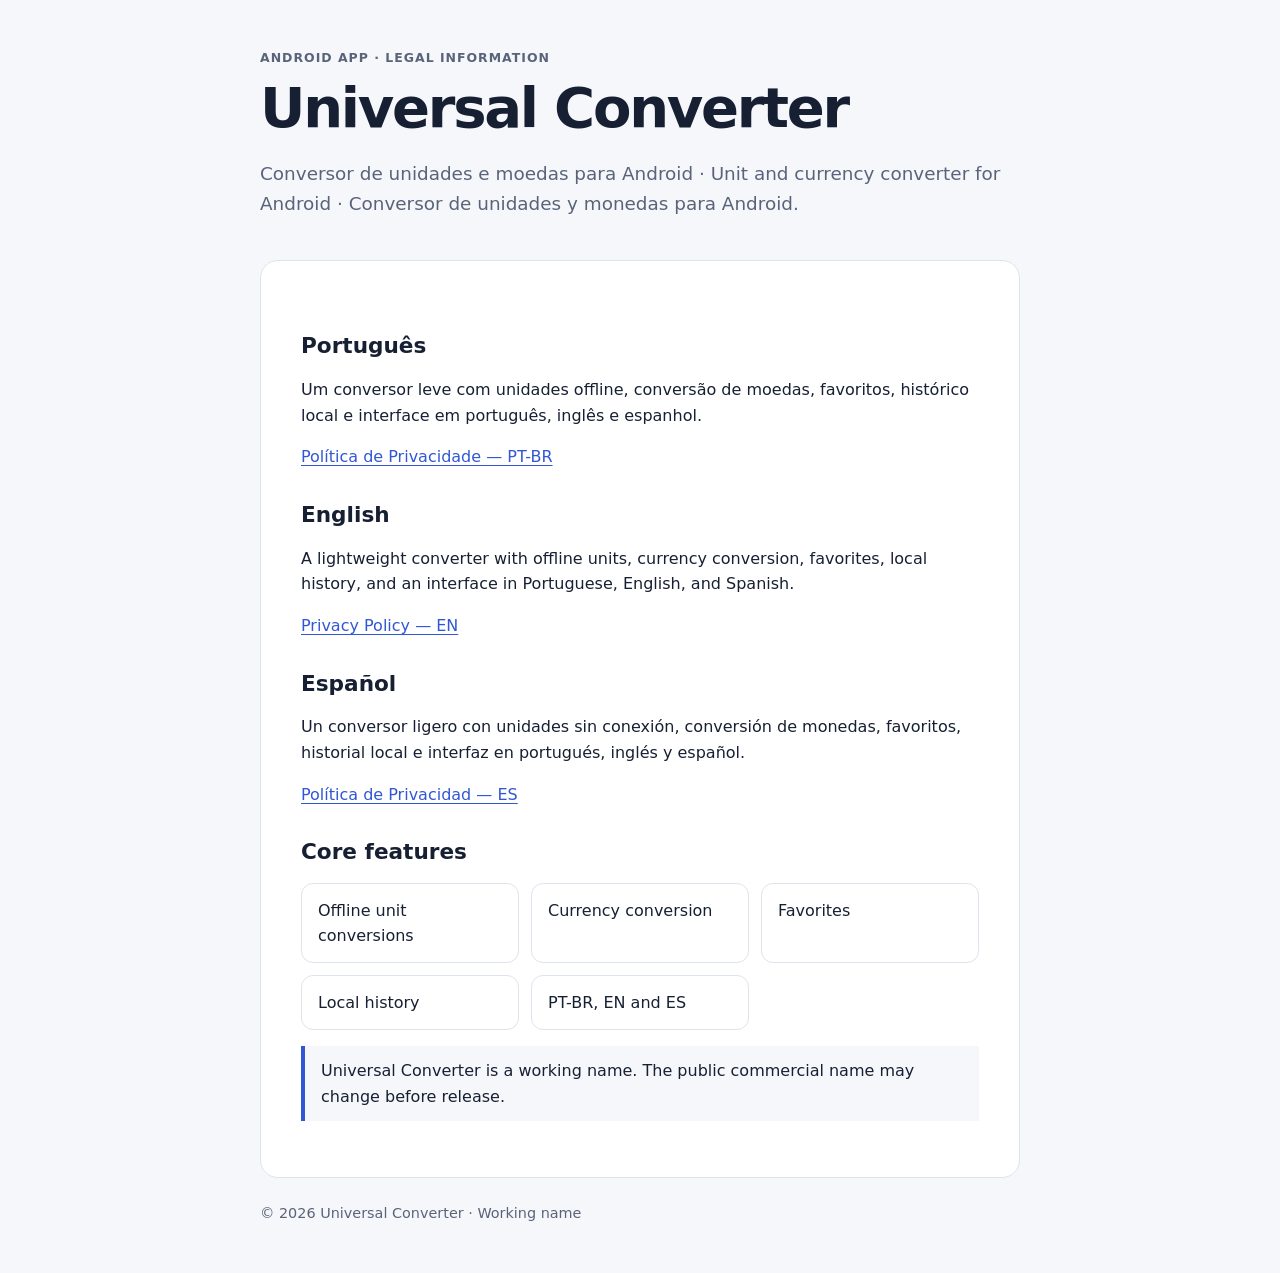
==== index.html @ f1da57a8 "feat: publish app01 legal site" ====
<!doctype html>
<html lang="en">
<head>
  <meta charset="utf-8">
  <meta name="viewport" content="width=device-width, initial-scale=1">
  <meta name="description" content="Legal information and privacy policies for Universal Converter, an Android unit and currency converter.">
  <title>Universal Converter — Legal</title>
  <link rel="stylesheet" href="styles.css">
</head>
<body>
  <header>
    <p class="eyebrow">Android app · Legal information</p>
    <h1>Universal Converter</h1>
    <p class="lead">Conversor de unidades e moedas para Android · Unit and currency converter for Android · Conversor de unidades y monedas para Android.</p>
  </header>
  <main>
    <section lang="pt-BR" aria-labelledby="pt-title">
      <h2 id="pt-title">Português</h2>
      <p>Um conversor leve com unidades offline, conversão de moedas, favoritos, histórico local e interface em português, inglês e espanhol.</p>
      <p><a href="privacy/pt-br/">Política de Privacidade — PT-BR</a></p>
    </section>
    <section lang="en" aria-labelledby="en-title">
      <h2 id="en-title">English</h2>
      <p>A lightweight converter with offline units, currency conversion, favorites, local history, and an interface in Portuguese, English, and Spanish.</p>
      <p><a href="privacy/en/">Privacy Policy — EN</a></p>
    </section>
    <section lang="es" aria-labelledby="es-title">
      <h2 id="es-title">Español</h2>
      <p>Un conversor ligero con unidades sin conexión, conversión de monedas, favoritos, historial local e interfaz en portugués, inglés y español.</p>
      <p><a href="privacy/es/">Política de Privacidad — ES</a></p>
    </section>
    <h2>Core features</h2>
    <ul class="feature-list">
      <li>Offline unit conversions</li>
      <li>Currency conversion</li>
      <li>Favorites</li>
      <li>Local history</li>
      <li>PT-BR, EN and ES</li>
    </ul>
    <p class="notice">Universal Converter is a working name. The public commercial name may change before release.</p>
  </main>
  <footer>© 2026 Universal Converter · Working name</footer>
</body>
</html>
---- styles.css ----
:root {
  color-scheme: light dark;
  --bg: #f6f7fb;
  --surface: #ffffff;
  --text: #172033;
  --muted: #59647a;
  --accent: #3157d5;
  --border: #dfe3ec;
  --max: 760px;
}

@media (prefers-color-scheme: dark) {
  :root {
    --bg: #101522;
    --surface: #171e2f;
    --text: #f3f5fb;
    --muted: #b3bdd1;
    --accent: #9bb1ff;
    --border: #303a50;
  }
}

* { box-sizing: border-box; }

html { font-family: system-ui, -apple-system, BlinkMacSystemFont, "Segoe UI", sans-serif; line-height: 1.6; }
body { margin: 0; background: var(--bg); color: var(--text); }
a { color: var(--accent); text-underline-offset: 0.18em; }
a:focus-visible { outline: 3px solid var(--accent); outline-offset: 3px; border-radius: 2px; }

header, main, footer { width: min(calc(100% - 2rem), var(--max)); margin-inline: auto; }
header { padding: 3rem 0 1.5rem; }
main { background: var(--surface); border: 1px solid var(--border); border-radius: 18px; padding: clamp(1.25rem, 4vw, 2.5rem); }
footer { color: var(--muted); padding: 1.5rem 0 3rem; font-size: 0.9rem; }
h1, h2, h3 { line-height: 1.2; }
h1 { margin: 0 0 0.5rem; font-size: clamp(2rem, 7vw, 3.5rem); letter-spacing: -0.04em; }
h2 { margin-top: 2rem; font-size: 1.35rem; }
h3 { margin-top: 1.5rem; font-size: 1.05rem; }
p, li { max-width: 70ch; }
.eyebrow, .updated { color: var(--muted); }
.eyebrow { margin: 0 0 0.35rem; font-weight: 700; text-transform: uppercase; letter-spacing: 0.08em; font-size: 0.78rem; }
.lead { font-size: 1.15rem; color: var(--muted); }
.language-nav { display: flex; flex-wrap: wrap; gap: 0.65rem; margin-top: 1.25rem; }
.language-nav a { display: inline-block; border: 1px solid var(--border); border-radius: 999px; padding: 0.45rem 0.8rem; background: var(--surface); }
.feature-list { display: grid; grid-template-columns: repeat(auto-fit, minmax(180px, 1fr)); gap: 0.75rem; padding: 0; list-style: none; }
.feature-list li { border: 1px solid var(--border); border-radius: 12px; padding: 0.85rem 1rem; }
.notice { border-left: 4px solid var(--accent); padding: 0.75rem 1rem; background: var(--bg); }
.back { display: inline-block; margin-bottom: 1rem; }
code { overflow-wrap: anywhere; }

@media (max-width: 520px) {
  header { padding-top: 2rem; }
  main { border-radius: 12px; }
}
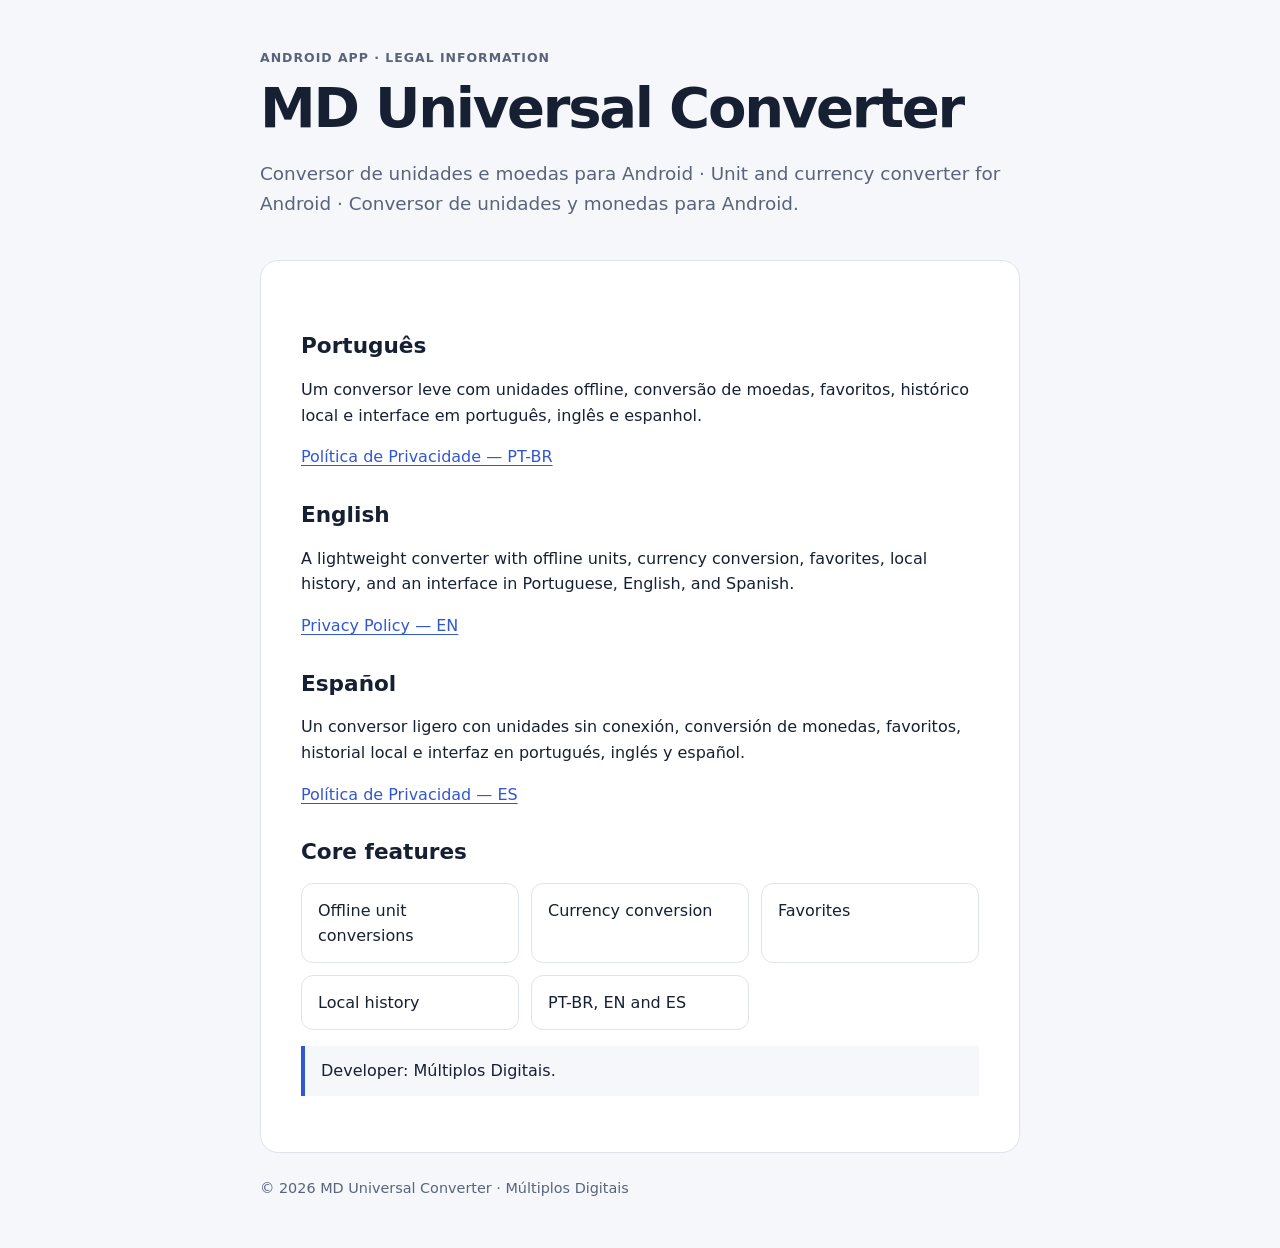
==== commit 328e9a3d: "docs: adopt MD Universal Converter naming" ====
--- a/index.html
+++ b/index.html
@@ -3,14 +3,14 @@
 <head>
   <meta charset="utf-8">
   <meta name="viewport" content="width=device-width, initial-scale=1">
-  <meta name="description" content="Legal information and privacy policies for Universal Converter, an Android unit and currency converter.">
-  <title>Universal Converter — Legal</title>
+  <meta name="description" content="Legal information and privacy policies for MD Universal Converter, an Android unit and currency converter.">
+  <title>MD Universal Converter — Legal</title>
   <link rel="stylesheet" href="styles.css">
 </head>
 <body>
   <header>
     <p class="eyebrow">Android app · Legal information</p>
-    <h1>Universal Converter</h1>
+    <h1>MD Universal Converter</h1>
     <p class="lead">Conversor de unidades e moedas para Android · Unit and currency converter for Android · Conversor de unidades y monedas para Android.</p>
   </header>
   <main>
@@ -37,8 +37,8 @@
       <li>Local history</li>
       <li>PT-BR, EN and ES</li>
     </ul>
-    <p class="notice">Universal Converter is a working name. The public commercial name may change before release.</p>
+    <p class="notice">Developer: Múltiplos Digitais.</p>
   </main>
-  <footer>© 2026 Universal Converter · Working name</footer>
+  <footer>© 2026 MD Universal Converter · Múltiplos Digitais</footer>
 </body>
 </html>
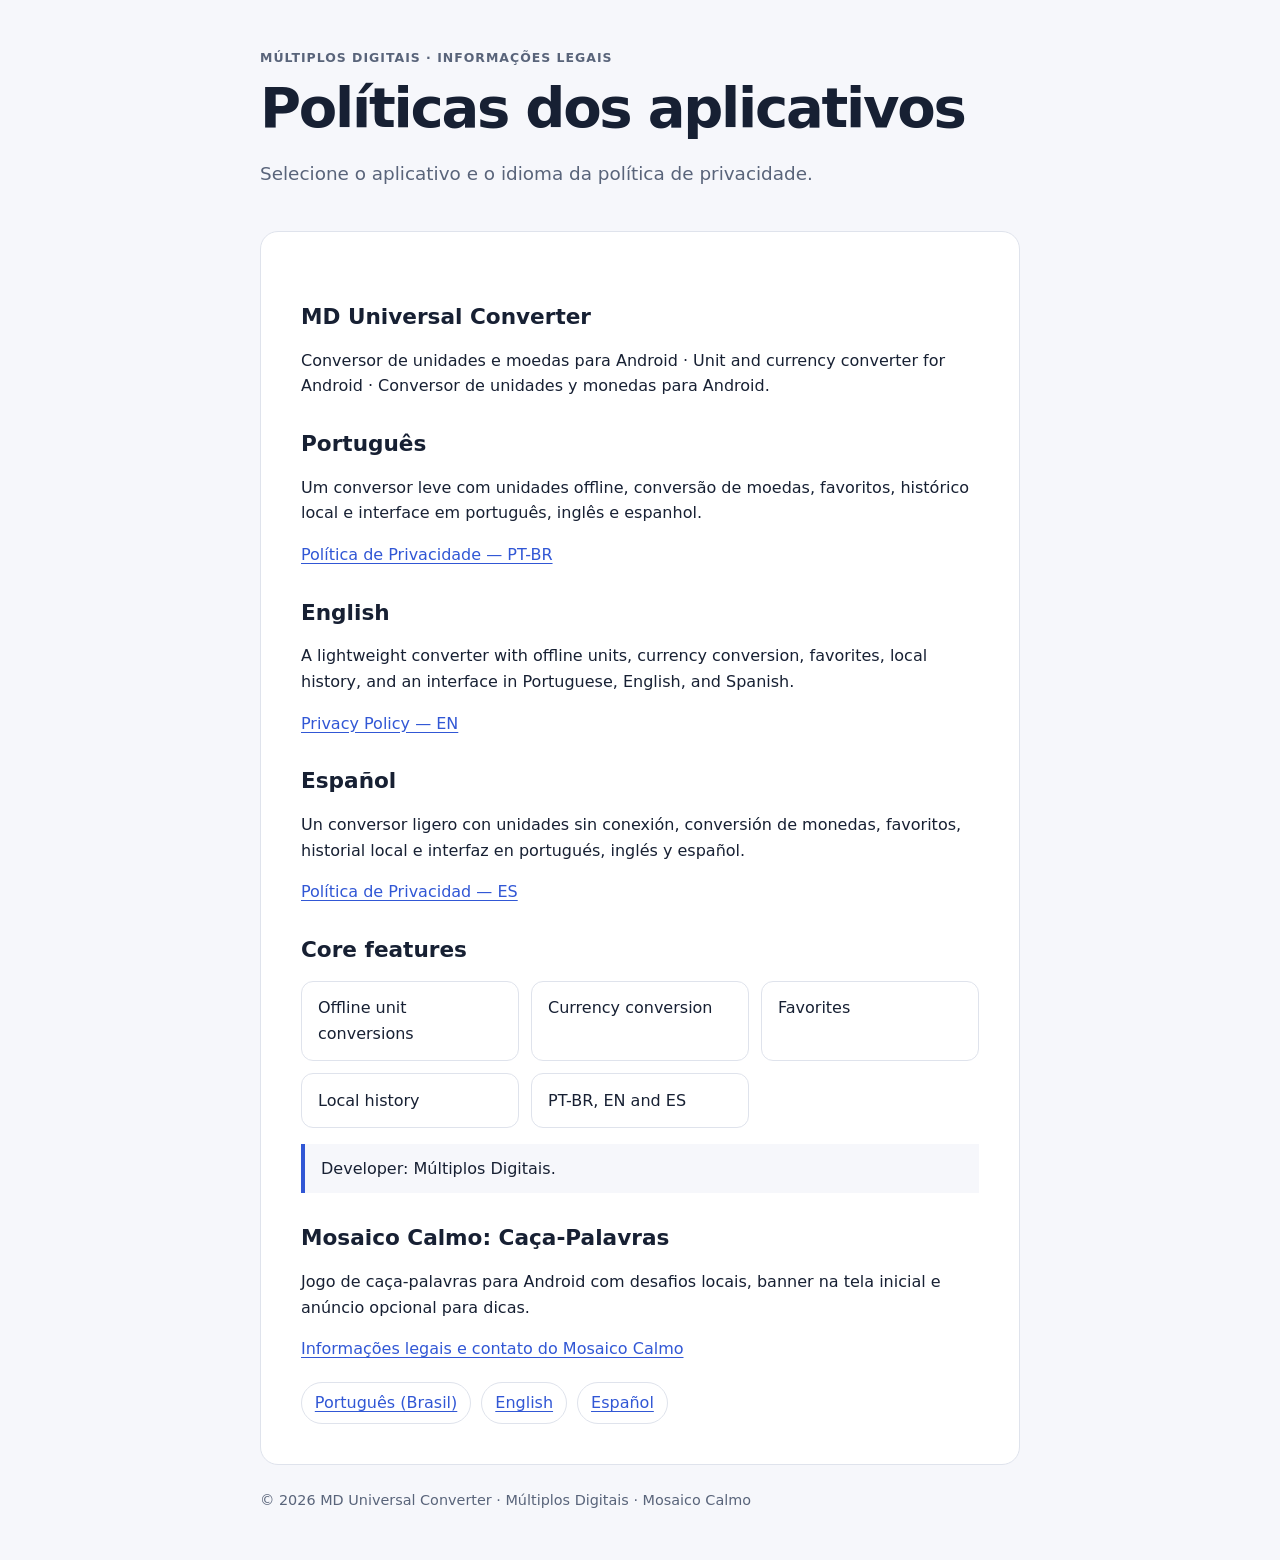
==== commit 51904950: "feat: add Mosaico Calmo privacy policies and legal hub" ====
--- a/index.html
+++ b/index.html
@@ -1,19 +1,21 @@
 <!doctype html>
-<html lang="en">
+<html lang="pt-BR">
 <head>
   <meta charset="utf-8">
   <meta name="viewport" content="width=device-width, initial-scale=1">
-  <meta name="description" content="Legal information and privacy policies for MD Universal Converter, an Android unit and currency converter.">
-  <title>MD Universal Converter — Legal</title>
+  <meta name="description" content="Informações legais e políticas de privacidade dos aplicativos Múltiplos Digitais.">
+  <title>Múltiplos Digitais — Informações legais</title>
   <link rel="stylesheet" href="styles.css">
 </head>
 <body>
   <header>
-    <p class="eyebrow">Android app · Legal information</p>
-    <h1>MD Universal Converter</h1>
-    <p class="lead">Conversor de unidades e moedas para Android · Unit and currency converter for Android · Conversor de unidades y monedas para Android.</p>
+    <p class="eyebrow">Múltiplos Digitais · Informações legais</p>
+    <h1>Políticas dos aplicativos</h1>
+    <p class="lead">Selecione o aplicativo e o idioma da política de privacidade.</p>
   </header>
   <main>
+    <h2>MD Universal Converter</h2>
+    <p>Conversor de unidades e moedas para Android · Unit and currency converter for Android · Conversor de unidades y monedas para Android.</p>
     <section lang="pt-BR" aria-labelledby="pt-title">
       <h2 id="pt-title">Português</h2>
       <p>Um conversor leve com unidades offline, conversão de moedas, favoritos, histórico local e interface em português, inglês e espanhol.</p>
@@ -38,7 +40,17 @@
       <li>PT-BR, EN and ES</li>
     </ul>
     <p class="notice">Developer: Múltiplos Digitais.</p>
+    <section aria-labelledby="mosaico-title">
+      <h2 id="mosaico-title">Mosaico Calmo: Caça-Palavras</h2>
+      <p>Jogo de caça-palavras para Android com desafios locais, banner na tela inicial e anúncio opcional para dicas.</p>
+      <p><a href="mosaico-calmo/">Informações legais e contato do Mosaico Calmo</a></p>
+      <nav class="language-nav" aria-label="Políticas de privacidade do Mosaico Calmo">
+        <a href="mosaico-calmo/privacy/pt-br/" lang="pt-BR">Português (Brasil)</a>
+        <a href="mosaico-calmo/privacy/en/" lang="en">English</a>
+        <a href="mosaico-calmo/privacy/es/" lang="es">Español</a>
+      </nav>
+    </section>
   </main>
-  <footer>© 2026 MD Universal Converter · Múltiplos Digitais</footer>
+  <footer>© 2026 MD Universal Converter · Múltiplos Digitais · Mosaico Calmo</footer>
 </body>
 </html>
